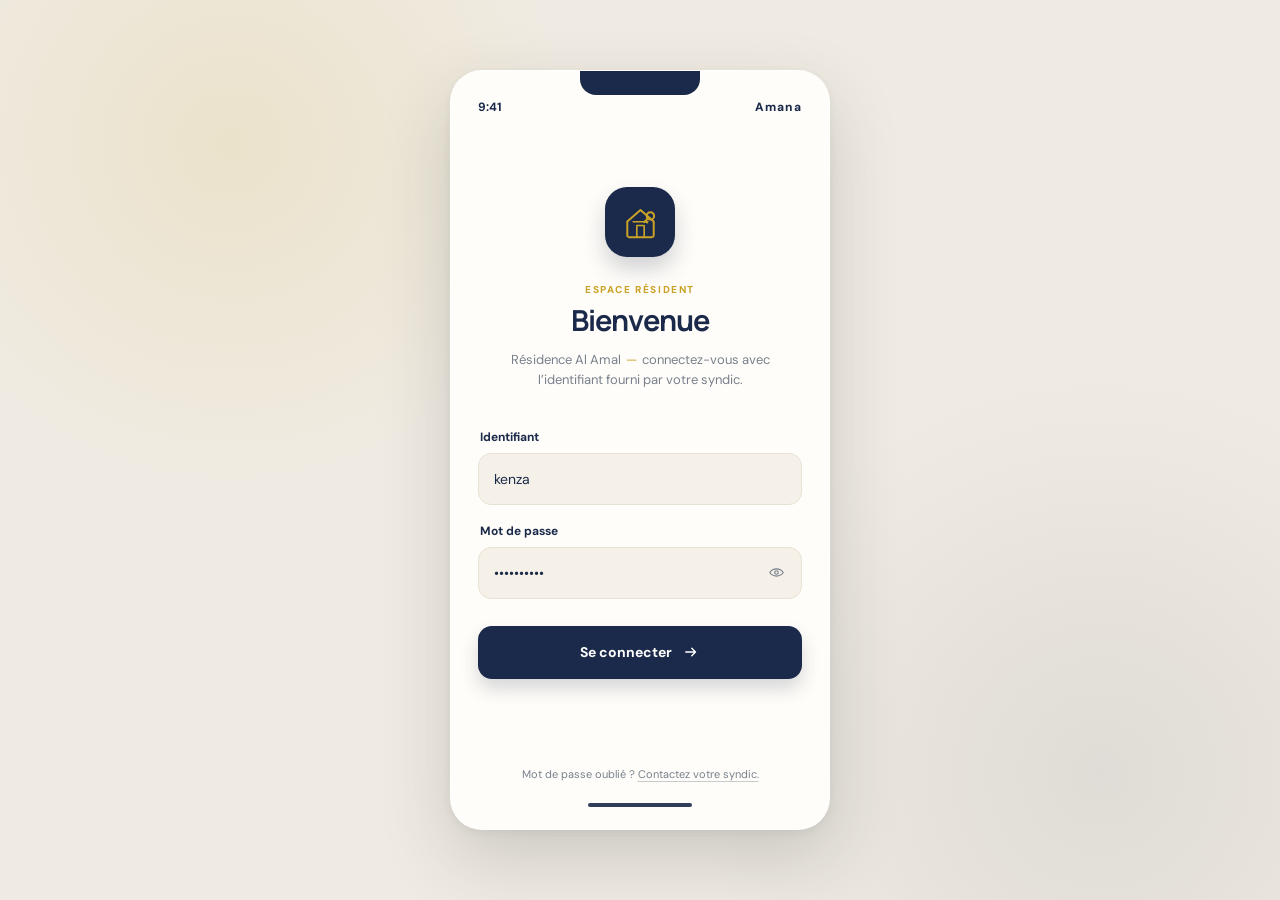
==== pwa/index.html @ 277e0be3 "Ajouter ecran connexion PWA Amana" ====
<!doctype html>
<html lang="fr">
<head>
  <meta charset="utf-8">
  <meta name="viewport" content="width=device-width, initial-scale=1, viewport-fit=cover">
  <meta name="theme-color" content="#f0ebe2">
  <meta name="description" content="Connexion à l'espace résident Amana">
  <title>Amana | Connexion</title>
  <link rel="preconnect" href="https://fonts.googleapis.com">
  <link rel="preconnect" href="https://fonts.gstatic.com" crossorigin>
  <link href="https://fonts.googleapis.com/css2?family=DM+Sans:wght@400;500;600;700&family=Manrope:wght@700;800&display=swap" rel="stylesheet">
  <link rel="stylesheet" href="styles.css">
</head>
<body>
  <main class="stage">
    <section class="phone" aria-label="Connexion à Amana">
      <div class="phone__topbar">
        <span class="phone__time">9:41</span>
        <span class="phone__brand">Amana</span>
      </div>

      <div class="login-content">
        <div class="app-mark" aria-hidden="true">
          <svg viewBox="0 0 64 64" role="img">
            <path class="mark-house" d="M14 30.5 32 15l18 15.5v19a2.5 2.5 0 0 1-2.5 2.5h-31a2.5 2.5 0 0 1-2.5-2.5v-19Z"/>
            <path class="mark-door" d="M27 52V36h10v16M22 31h20"/>
            <circle class="mark-key" cx="45.5" cy="23" r="5"/>
            <path class="mark-key" d="m42 26.5-5 5m1.7-1.7 2.2 2.2"/>
          </svg>
        </div>

        <header class="welcome">
          <p class="eyebrow">ESPACE RÉSIDENT</p>
          <h1>Bienvenue</h1>
          <p>Résidence Al Amal <span class="divider">—</span> connectez-vous avec l’identifiant fourni par votre syndic.</p>
        </header>

        <form class="login-form" id="login-form" novalidate>
          <label class="field">
            <span>Identifiant</span>
            <input id="identifiant" name="identifiant" type="text" autocomplete="username" placeholder="Votre identifiant" value="kenza" required>
          </label>

          <label class="field">
            <span>Mot de passe</span>
            <div class="password-wrap">
              <input id="mot-de-passe" name="mot_de_passe" type="password" autocomplete="current-password" placeholder="Votre mot de passe" value="amana-demo" required>
              <button class="password-toggle" id="password-toggle" type="button" aria-label="Afficher le mot de passe" title="Afficher le mot de passe">
                <svg viewBox="0 0 24 24" aria-hidden="true"><path d="M2.5 12s3.4-5 9.5-5 9.5 5 9.5 5-3.4 5-9.5 5-9.5-5-9.5-5Z"/><circle cx="12" cy="12" r="2.5"/></svg>
              </button>
            </div>
          </label>

          <button class="submit-button" type="submit">
            <span>Se connecter</span>
            <svg viewBox="0 0 24 24" aria-hidden="true"><path d="M5 12h13m-5-5 5 5-5 5"/></svg>
          </button>
          <p class="form-status" id="form-status" role="status" aria-live="polite"></p>
        </form>

        <p class="help">Mot de passe oublié ? <a href="mailto:syndic@syndic.local">Contactez votre syndic.</a></p>
      </div>

      <div class="home-indicator" aria-hidden="true"></div>
    </section>
  </main>
  <script src="app.js"></script>
</body>
</html>
---- pwa/styles.css ----
:root {
  --navy: #1b2a4a;
  --navy-soft: #304364;
  --gold: #c9a227;
  --cream: #f5f1e8;
  --sand: #f0ebe2;
  --ink-muted: #78808d;
  --line: #e8e1d5;
  --white: #fffdf9;
  --danger: #a6493d;
  color: var(--navy);
  font-family: "DM Sans", sans-serif;
  font-synthesis: none;
}

* { box-sizing: border-box; }

body {
  margin: 0;
  min-width: 320px;
  min-height: 100vh;
  background:
    radial-gradient(circle at 18% 16%, rgba(201, 162, 39, .12), transparent 26%),
    radial-gradient(circle at 86% 86%, rgba(27, 42, 74, .08), transparent 30%),
    var(--sand);
}

button, input { font: inherit; }
button { cursor: pointer; }

.stage {
  min-height: 100vh;
  display: grid;
  place-items: center;
  padding: 24px;
}

.phone {
  position: relative;
  width: min(100%, 380px);
  min-height: min(820px, calc(100vh - 48px));
  overflow: hidden;
  display: flex;
  flex-direction: column;
  padding: 28px 27px 22px;
  border: 1px solid rgba(255, 255, 255, .85);
  border-radius: 32px;
  background: var(--white);
  box-shadow: 0 28px 70px rgba(40, 44, 51, .18), 0 3px 10px rgba(40, 44, 51, .06);
}

.phone::before {
  content: "";
  position: absolute;
  top: 0;
  left: 50%;
  width: 120px;
  height: 24px;
  transform: translateX(-50%);
  border-radius: 0 0 16px 16px;
  background: var(--navy);
}

.phone__topbar {
  position: relative;
  z-index: 1;
  display: flex;
  justify-content: space-between;
  align-items: center;
  margin-bottom: 72px;
  font-size: 12px;
  font-weight: 700;
  letter-spacing: .01em;
}

.phone__time { font-variant-numeric: tabular-nums; }
.phone__brand { font-weight: 800; letter-spacing: .08em; }

.login-content { display: flex; flex: 1; flex-direction: column; }

.app-mark {
  width: 70px;
  height: 70px;
  display: grid;
  place-items: center;
  margin: 0 auto 26px;
  border-radius: 22px;
  background: var(--navy);
  box-shadow: 0 12px 22px rgba(27, 42, 74, .2);
}

.app-mark svg { width: 47px; height: 47px; }
.mark-house, .mark-key { fill: none; stroke: var(--gold); stroke-linecap: round; stroke-linejoin: round; stroke-width: 2.7; }
.mark-door { fill: none; stroke: var(--gold); stroke-linecap: round; stroke-linejoin: round; stroke-width: 2.2; }

.welcome { text-align: center; }
.eyebrow { margin: 0 0 8px; color: var(--gold); font-size: 10px; font-weight: 800; letter-spacing: .16em; }
h1 { margin: 0; color: var(--navy); font-family: Manrope, sans-serif; font-size: 29px; letter-spacing: -.03em; line-height: 1.15; }
.welcome > p:last-child { max-width: 300px; margin: 13px auto 0; color: var(--ink-muted); font-size: 13px; line-height: 1.55; }
.divider { padding: 0 2px; color: var(--gold); }

.login-form { margin-top: 38px; }
.field { display: block; margin-bottom: 18px; }
.field > span { display: block; margin: 0 0 8px 2px; color: var(--navy); font-size: 12px; font-weight: 700; }
.field input { width: 100%; height: 52px; border: 1px solid var(--line); border-radius: 13px; outline: none; padding: 0 15px; color: var(--navy); background: var(--cream); font-size: 14px; transition: border-color .2s, box-shadow .2s, background .2s; }
.field input::placeholder { color: #a8a7a1; }
.field input:focus { border-color: var(--navy); background: #fffdf9; box-shadow: 0 0 0 4px rgba(27, 42, 74, .08); }
.password-wrap { position: relative; }
.password-wrap input { padding-right: 48px; }
.password-toggle { position: absolute; top: 50%; right: 10px; width: 32px; height: 32px; transform: translateY(-50%); display: grid; place-items: center; border: 0; border-radius: 9px; color: var(--ink-muted); background: transparent; }
.password-toggle:hover, .password-toggle:focus-visible { color: var(--navy); background: rgba(27, 42, 74, .07); outline: none; }
.password-toggle svg { width: 17px; fill: none; stroke: currentColor; stroke-width: 1.7; stroke-linecap: round; stroke-linejoin: round; }

.submit-button { width: 100%; height: 53px; display: flex; justify-content: center; align-items: center; gap: 10px; margin-top: 27px; border: 0; border-radius: 14px; color: #fff; background: var(--navy); font-size: 14px; font-weight: 700; box-shadow: 0 10px 18px rgba(27, 42, 74, .18); transition: transform .2s, background .2s, box-shadow .2s; }
.submit-button svg { width: 18px; fill: none; stroke: currentColor; stroke-linecap: round; stroke-linejoin: round; stroke-width: 1.8; }
.submit-button:hover { background: var(--navy-soft); box-shadow: 0 13px 24px rgba(27, 42, 74, .23); transform: translateY(-1px); }
.submit-button:active { transform: translateY(0); }
.submit-button:disabled { cursor: wait; opacity: .7; }
.form-status { min-height: 18px; margin: 12px 0 0; color: var(--danger); font-size: 12px; text-align: center; }
.form-status.success { color: #47785f; }
.help { margin: auto 0 0; padding-top: 35px; color: var(--ink-muted); font-size: 11px; text-align: center; }
.help a { color: inherit; text-decoration: underline; text-decoration-color: rgba(120, 128, 141, .4); text-underline-offset: 3px; }
.help a:hover { color: var(--navy); }
.home-indicator { width: 104px; height: 4px; margin: 22px auto 0; border-radius: 99px; background: var(--navy); opacity: .9; }

@media (max-height: 700px) {
  .phone { min-height: 100vh; border-radius: 0; }
  .phone__topbar { margin-bottom: 38px; }
  .app-mark { margin-bottom: 17px; }
  .login-form { margin-top: 25px; }
}

@media (min-width: 700px) {
  .phone { min-height: 760px; }
}
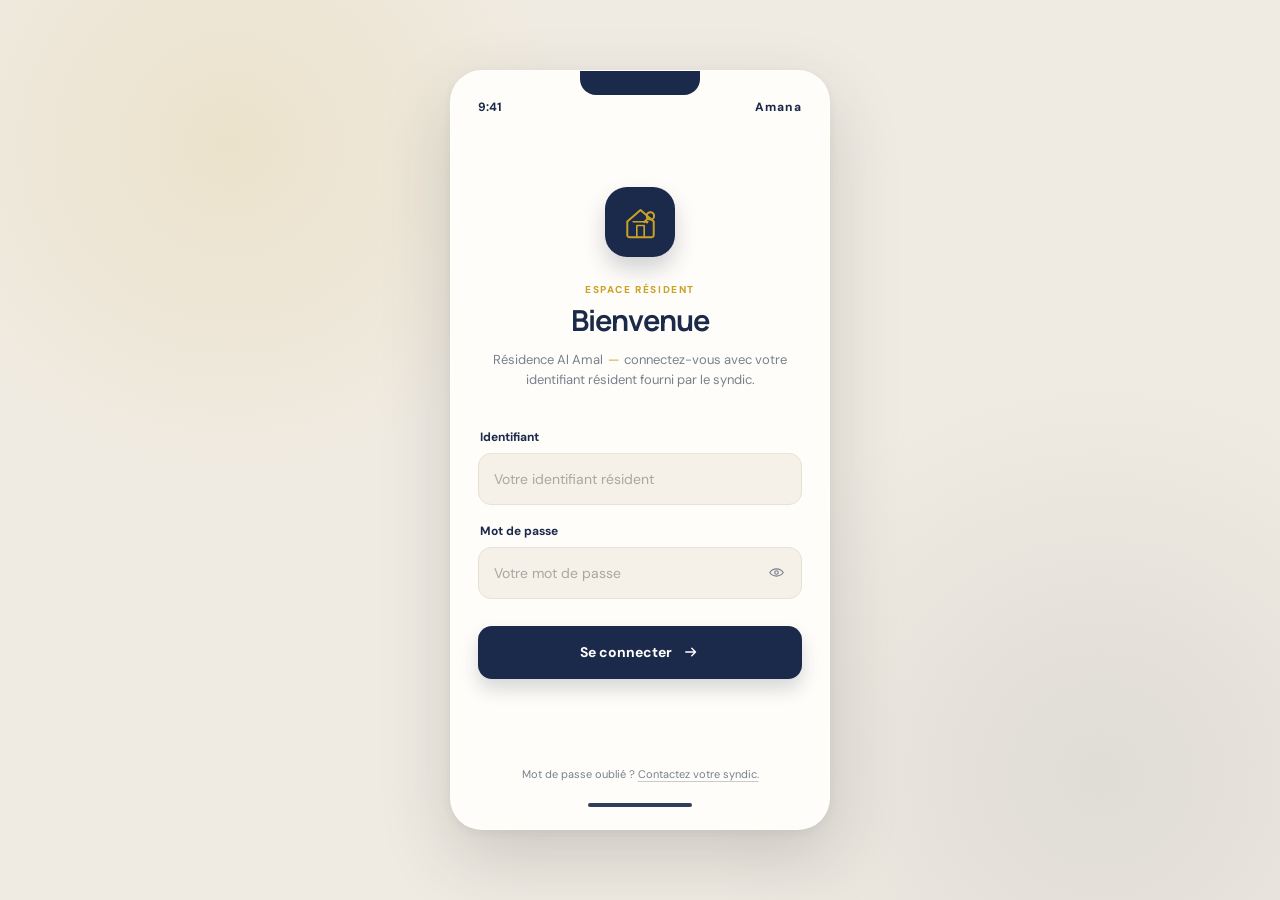
==== commit bc5a4afb: "Clarifier connexion resident PWA" ====
--- a/pwa/index.html
+++ b/pwa/index.html
@@ -32,19 +32,19 @@
         <header class="welcome">
           <p class="eyebrow">ESPACE RÉSIDENT</p>
           <h1>Bienvenue</h1>
-          <p>Résidence Al Amal <span class="divider">—</span> connectez-vous avec l’identifiant fourni par votre syndic.</p>
+          <p>Résidence Al Amal <span class="divider">—</span> connectez-vous avec votre identifiant résident fourni par le syndic.</p>
         </header>
 
         <form class="login-form" id="login-form" novalidate>
           <label class="field">
             <span>Identifiant</span>
-            <input id="identifiant" name="identifiant" type="text" autocomplete="username" placeholder="Votre identifiant" value="kenza" required>
+            <input id="identifiant" name="identifiant" type="text" autocomplete="username" placeholder="Votre identifiant résident" required>
           </label>
 
           <label class="field">
             <span>Mot de passe</span>
             <div class="password-wrap">
-              <input id="mot-de-passe" name="mot_de_passe" type="password" autocomplete="current-password" placeholder="Votre mot de passe" value="amana-demo" required>
+              <input id="mot-de-passe" name="mot_de_passe" type="password" autocomplete="current-password" placeholder="Votre mot de passe" required>
               <button class="password-toggle" id="password-toggle" type="button" aria-label="Afficher le mot de passe" title="Afficher le mot de passe">
                 <svg viewBox="0 0 24 24" aria-hidden="true"><path d="M2.5 12s3.4-5 9.5-5 9.5 5 9.5 5-3.4 5-9.5 5-9.5-5-9.5-5Z"/><circle cx="12" cy="12" r="2.5"/></svg>
               </button>
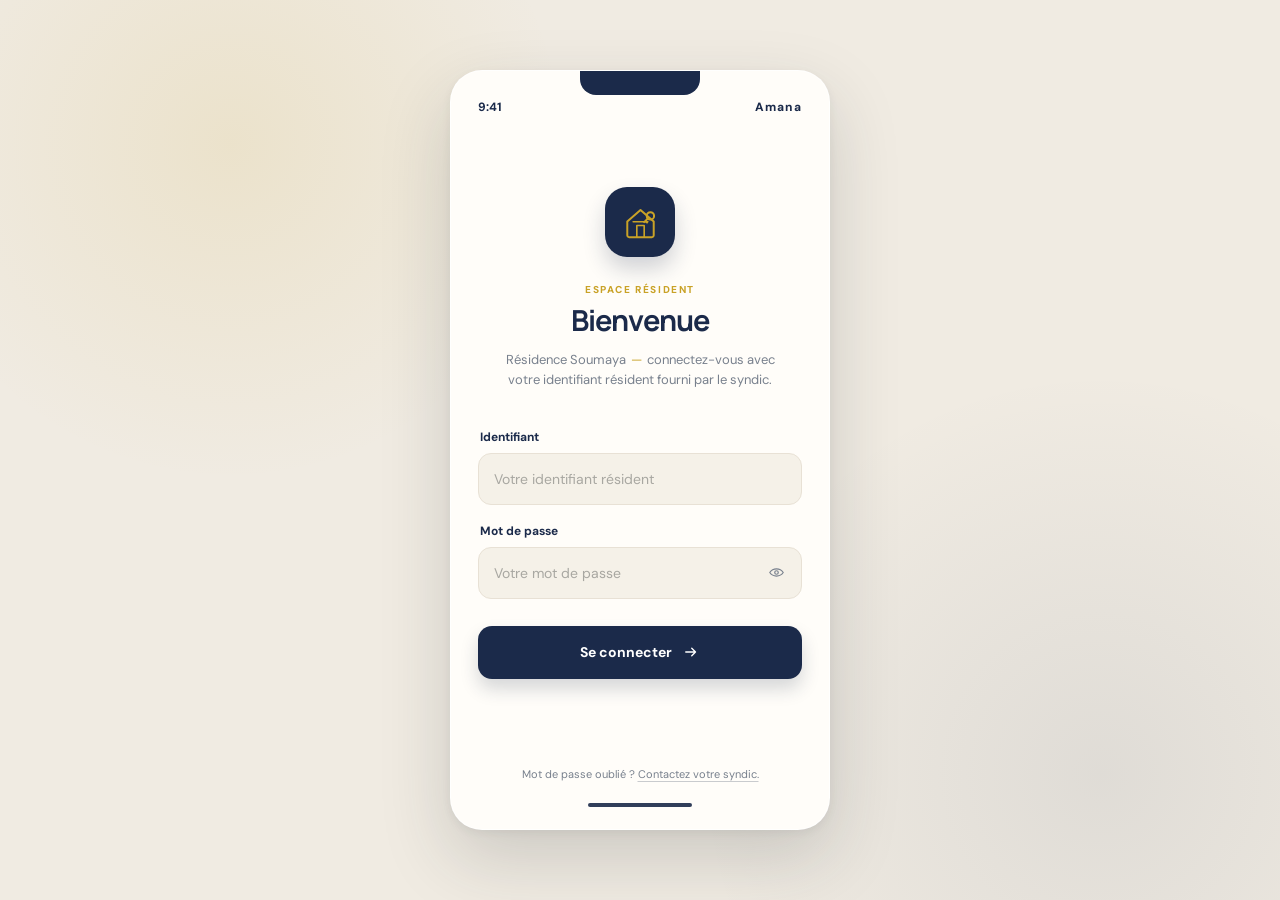
==== commit 05be9e5a: "Renommer la residence Soumaya" ====
--- a/pwa/index.html
+++ b/pwa/index.html
@@ -32,7 +32,7 @@
         <header class="welcome">
           <p class="eyebrow">ESPACE RÉSIDENT</p>
           <h1>Bienvenue</h1>
-          <p>Résidence Al Amal <span class="divider">—</span> connectez-vous avec votre identifiant résident fourni par le syndic.</p>
+          <p>Résidence Soumaya <span class="divider">—</span> connectez-vous avec votre identifiant résident fourni par le syndic.</p>
         </header>
 
         <form class="login-form" id="login-form" novalidate>
